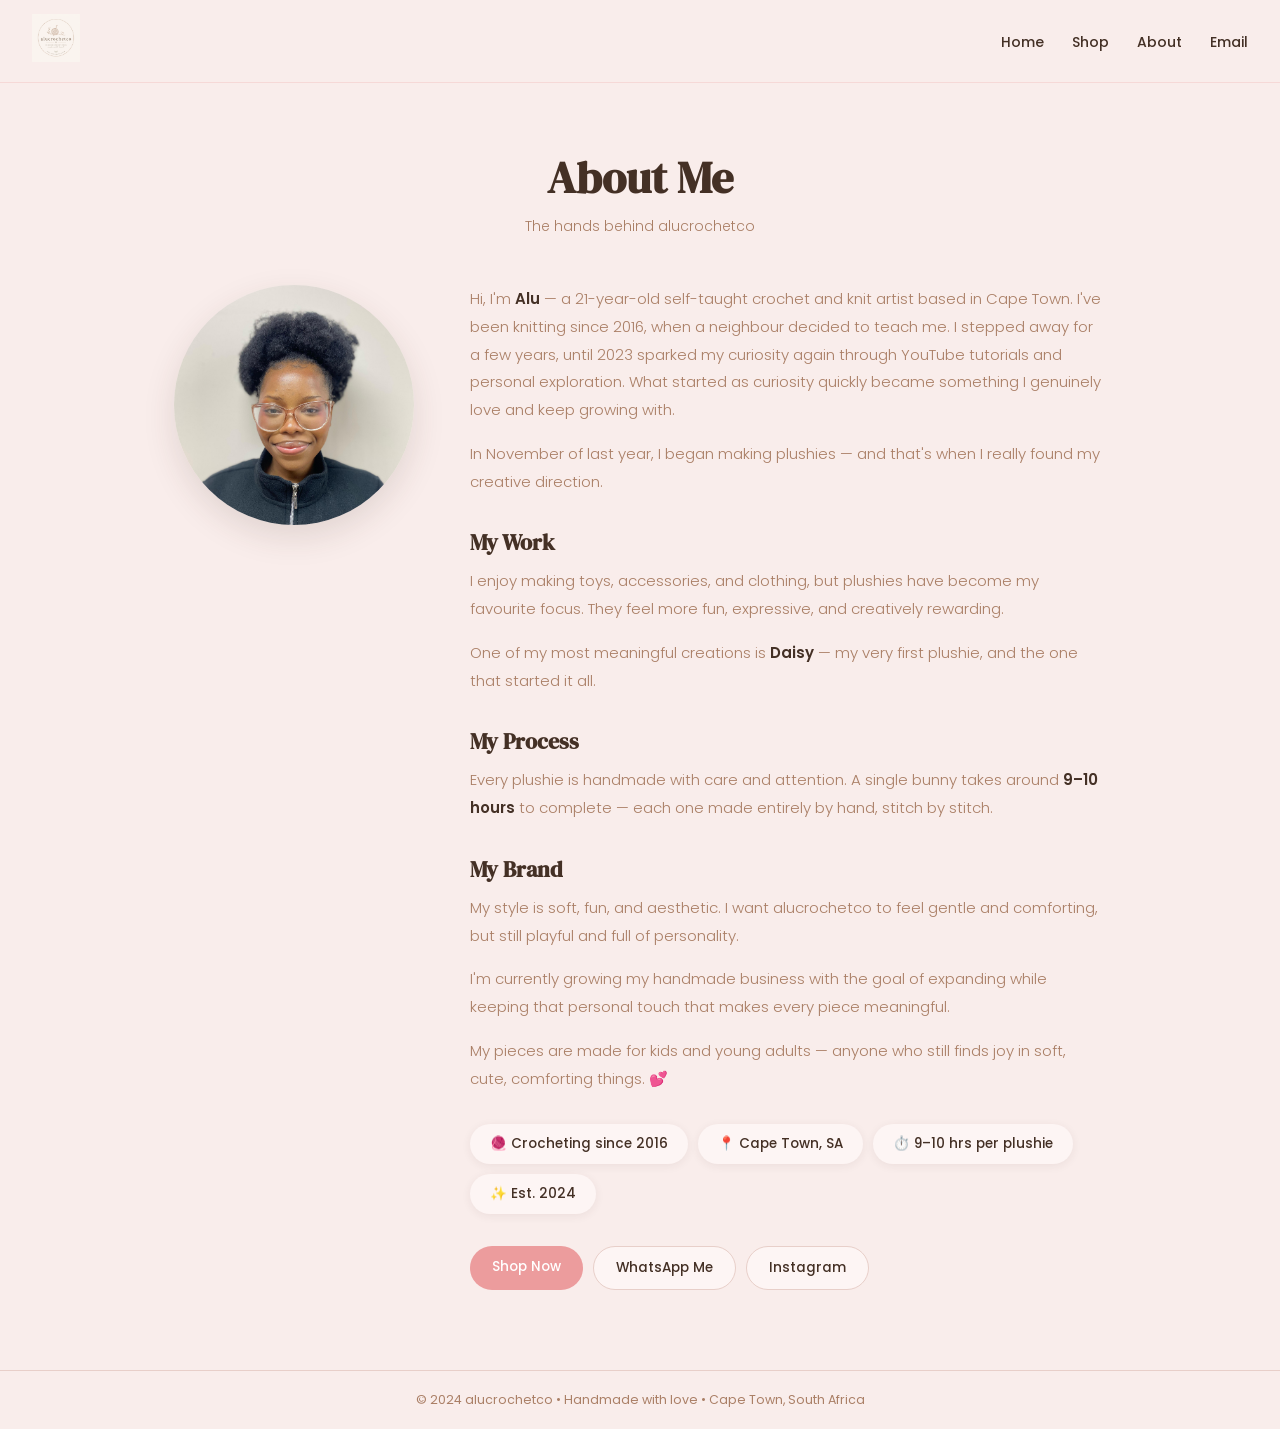
==== about.html @ 53b3fc9d "Refactor about.html styles and content Updated styles and layout for the about page, including adjus" ====
<!DOCTYPE html>
<html lang="en">
<head>
  <meta charset="UTF-8" />
  <meta name="viewport" content="width=device-width, initial-scale=1.0"/>
  <title>About | alucrochetco</title>

  <link href="https://fonts.googleapis.com/css2?family=DM+Serif+Display&family=Poppins:wght@300;400;500;600&display=swap" rel="stylesheet">

  <style>
    *, *::before, *::after { box-sizing: border-box; margin: 0; padding: 0; }

    :root {
      --pink: #EC9C9D;
      --white: #FDF5F4;
      --bg: #F9EDEB;
      --text: #443025;
      --muted: #AA7F66;
    }

    body {
      font-family: 'Poppins', sans-serif;
      background: var(--bg);
      color: var(--text);
      font-size: 15px;
    }

    /* ── HEADER ── */
    header {
      position: sticky;
      top: 0;
      z-index: 100;
      background: rgba(249, 237, 235, 0.92);
      backdrop-filter: blur(10px);
      -webkit-backdrop-filter: blur(10px);
      border-bottom: 1px solid rgba(236, 156, 157, 0.25);
      display: flex;
      align-items: center;
      justify-content: space-between;
      padding: 14px 32px;
    }

    header .logo img {
      height: 48px;
      object-fit: contain;
    }

    header nav a {
      font-size: 14px;
      font-weight: 500;
      color: var(--text);
      text-decoration: none;
      margin-left: 24px;
      transition: color 0.2s;
    }

    header nav a:hover { color: var(--pink); }

    /* ── SECTION TITLE ── */
    .section-title {
      text-align: center;
      padding: 64px 20px 48px;
    }

    .section-title h2 {
      font-family: 'DM Serif Display', serif;
      font-size: clamp(28px, 5vw, 44px);
      color: var(--text);
      margin-bottom: 8px;
    }

    .section-title p {
      color: var(--muted);
      font-size: 14px;
      font-weight: 300;
    }

    /* ── ABOUT LAYOUT ── */
    .about-wrapper {
      display: flex;
      gap: 56px;
      max-width: 980px;
      margin: 0 auto;
      padding: 0 24px 80px;
      align-items: flex-start;
      flex-wrap: wrap;
    }

    /* ── PHOTO ── */
    .about-photo { flex-shrink: 0; }

    .about-photo img {
      width: 240px;
      height: 240px;
      object-fit: cover;
      border-radius: 50%;
      box-shadow: 0 12px 32px rgba(68, 48, 37, 0.13);
      display: block;
      opacity: 0;
      animation: fadeInUp 1s ease forwards, float 4s ease-in-out 1s infinite;
    }

    @keyframes fadeInUp {
      to { opacity: 1; transform: translateY(0); }
    }

    @keyframes float {
      0%, 100% { transform: translateY(0); }
      50%       { transform: translateY(-8px); }
    }

    /* ── TEXT ── */
    .about-text {
      flex: 1;
      min-width: 260px;
    }

    .about-text p {
      font-size: 15px;
      color: var(--muted);
      line-height: 1.85;
      margin-bottom: 16px;
      font-weight: 300;
    }

    .about-text h3 {
      font-family: 'DM Serif Display', serif;
      font-size: 22px;
      color: var(--text);
      margin: 32px 0 10px;
    }

    .about-text strong {
      font-weight: 600;
      color: var(--text);
    }

    /* ── STAT PILLS ── */
    .about-stats {
      display: flex;
      flex-wrap: wrap;
      gap: 10px;
      margin: 32px 0 0;
    }

    .stat-pill {
      background: var(--white);
      border-radius: 999px;
      padding: 10px 20px;
      font-size: 13.5px;
      font-weight: 500;
      color: var(--text);
      box-shadow: 0 2px 10px rgba(68, 48, 37, 0.07);
      display: flex;
      align-items: center;
      gap: 8px;
    }

    /* ── CTA BUTTONS ── */
    .about-cta {
      margin-top: 32px;
      display: flex;
      flex-wrap: wrap;
      gap: 10px;
    }

    .btn {
      display: inline-block;
      background: var(--pink);
      color: #fff;
      font-family: 'Poppins', sans-serif;
      font-size: 13.5px;
      font-weight: 500;
      padding: 11px 22px;
      border-radius: 999px;
      text-decoration: none;
      text-align: center;
      transition: background 0.2s, transform 0.15s;
      border: none;
      cursor: pointer;
    }

    .btn:hover {
      background: #d4787a;
      transform: translateY(-1px);
    }

    .btn.btn-outline {
      background: var(--white);
      color: var(--text);
      border: 1.5px solid #e8cfc9;
    }

    .btn.btn-outline:hover {
      background: var(--pink);
      color: #fff;
      border-color: var(--pink);
    }

    /* ── FOOTER ── */
    footer {
      text-align: center;
      padding: 20px;
      font-size: 12.5px;
      color: var(--muted);
      border-top: 1px solid #e8cfc9;
    }

    /* ── RESPONSIVE ── */
    @media (max-width: 640px) {
      header { padding: 12px 18px; }
      header nav a { margin-left: 14px; font-size: 13px; }
      .about-wrapper {
        flex-direction: column;
        align-items: center;
        gap: 32px;
        padding: 0 16px 64px;
      }
    }
  </style>
</head>

<body>

<header>
  <div class="logo">
    <img src="logo.png" alt="alucrochetco logo">
  </div>
  <nav>
    <a href="index.html">Home</a>
    <a href="shop.html">Shop</a>
    <a href="about.html">About</a>
    <a href="mailto:woodsaloe@gmail.com">Email</a>
  </nav>
</header>

<section>

  <div class="section-title">
    <h2>About Me</h2>
    <p>The hands behind alucrochetco</p>
  </div>

  <div class="about-wrapper">

    <!-- PHOTO -->
    <div class="about-photo">
      <img src="me.jpg" alt="Alu — crochet and knit artist">
    </div>

    <!-- TEXT -->
    <div class="about-text">

      <p>
        Hi, I'm <strong>Alu</strong> — a 21-year-old self-taught crochet and knit artist based in Cape Town.
        I've been knitting since 2016, when a neighbour decided to teach me. I stepped away for a few years,
        until 2023 sparked my curiosity again through YouTube tutorials and personal exploration.
        What started as curiosity quickly became something I genuinely love and keep growing with.
      </p>

      <p>
        In November of last year, I began making plushies — and that's when I really found my creative direction.
      </p>

      <h3>My Work</h3>

      <p>
        I enjoy making toys, accessories, and clothing, but plushies have become my favourite focus.
        They feel more fun, expressive, and creatively rewarding.
      </p>

      <p>
        One of my most meaningful creations is <strong>Daisy</strong> — my very first plushie, and the one that started it all.
      </p>

      <h3>My Process</h3>

      <p>
        Every plushie is handmade with care and attention. A single bunny takes around <strong>9–10 hours</strong> to complete —
        each one made entirely by hand, stitch by stitch.
      </p>

      <h3>My Brand</h3>

      <p>
        My style is soft, fun, and aesthetic. I want alucrochetco to feel gentle and comforting,
        but still playful and full of personality.
      </p>

      <p>
        I'm currently growing my handmade business with the goal of expanding while keeping
        that personal touch that makes every piece meaningful.
      </p>

      <p>
        My pieces are made for kids and young adults — anyone who still finds joy in soft, cute, comforting things. 💕
      </p>

      <!-- STATS -->
      <div class="about-stats">
        <div class="stat-pill">🧶 Crocheting since 2016</div>
        <div class="stat-pill">📍 Cape Town, SA</div>
        <div class="stat-pill">⏱️ 9–10 hrs per plushie</div>
        <div class="stat-pill">✨ Est. 2024</div>
      </div>

      <!-- CTA -->
      <div class="about-cta">
        <a class="btn" href="shop.html">Shop Now</a>
        <a class="btn btn-outline" href="https://wa.me/27692396332">WhatsApp Me</a>
        <a class="btn btn-outline" href="https://instagram.com/alucrochetco">Instagram</a>
      </div>

    </div>

  </div>

</section>

<footer>
  © 2024 alucrochetco • Handmade with love • Cape Town, South Africa
</footer>

</body>
</html>
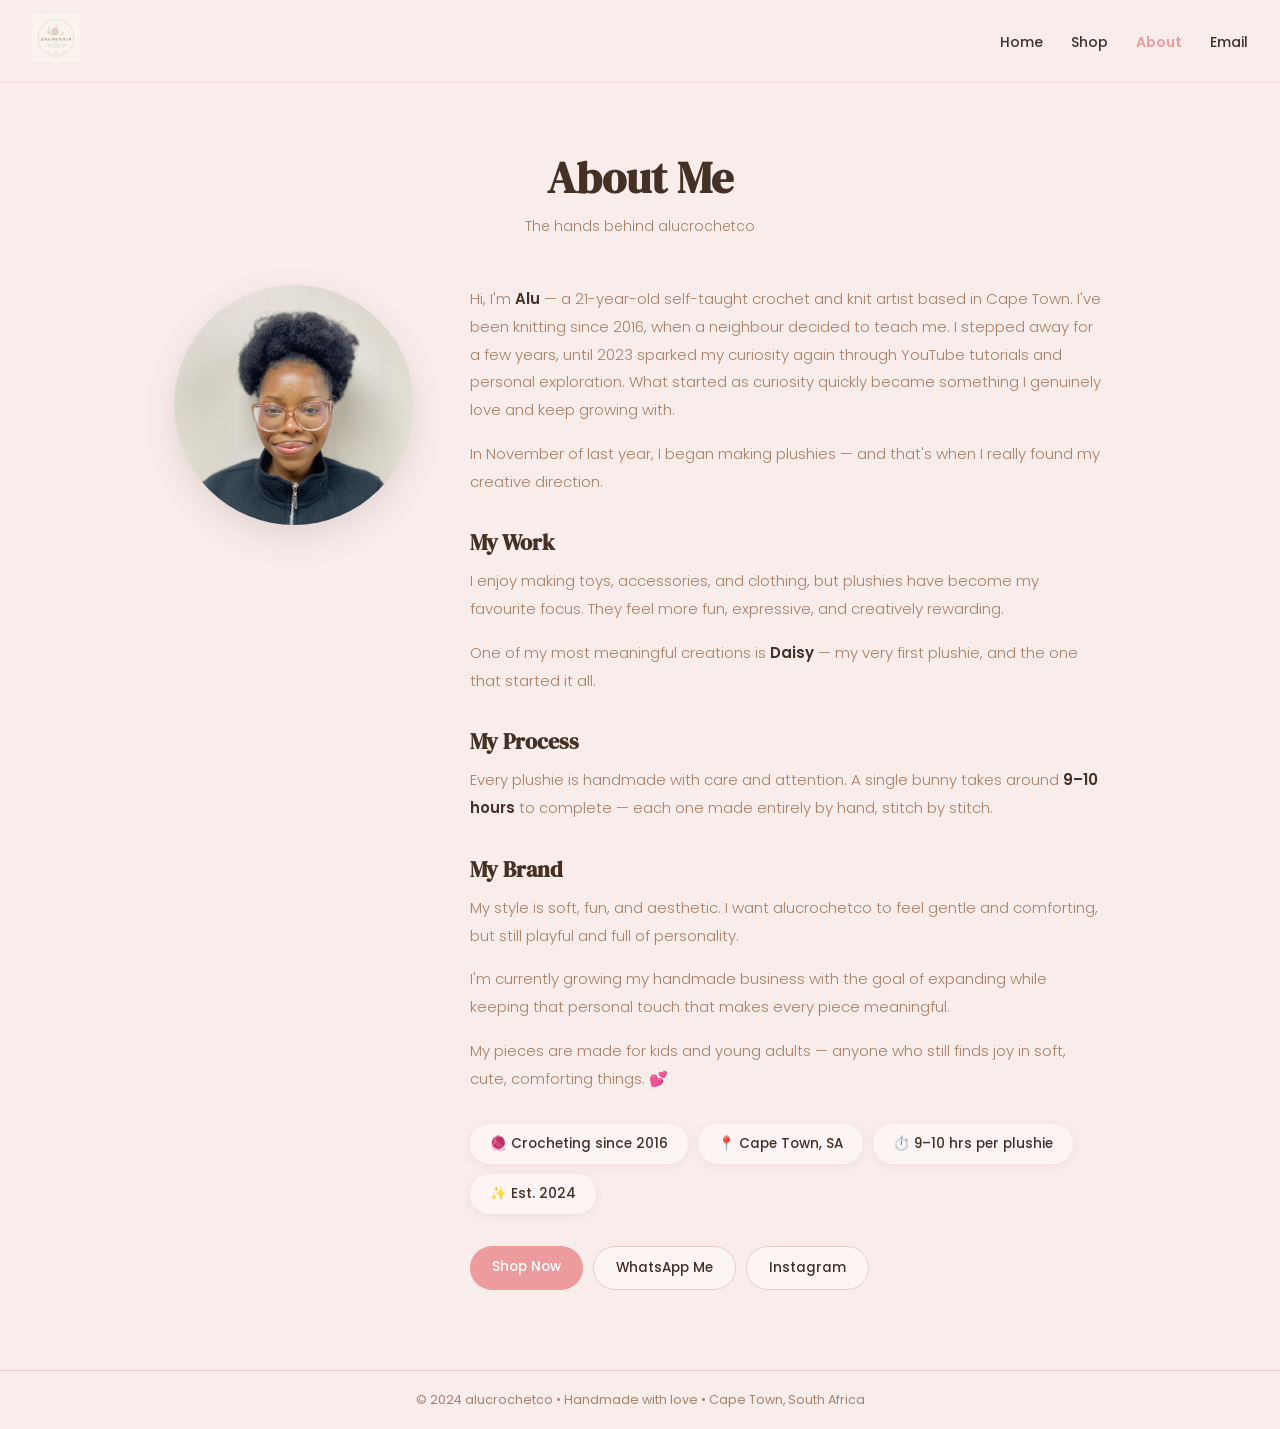
==== commit 58adc756: "Add hamburger menu and navigation overlay" ====
--- a/about.html
+++ b/about.html
@@ -3,7 +3,26 @@
 <head>
   <meta charset="UTF-8" />
   <meta name="viewport" content="width=device-width, initial-scale=1.0"/>
-  <title>About | alucrochetco</title>
+  <title>About | alucrochetco — Handmade Crochet Cape Town</title>
+
+  <!-- SEO -->
+  <meta name="description" content="Meet Alu — a self-taught crochet and knit artist based in Cape Town, South Africa. Making handmade plushies, hats and clothing since 2024.">
+  <meta name="keywords" content="crochet artist Cape Town, handmade crochet South Africa, alucrochetco, crochet plushies maker">
+  <meta name="author" content="alucrochetco">
+
+  <!-- Open Graph -->
+  <meta property="og:type" content="website">
+  <meta property="og:title" content="About Alu | alucrochetco">
+  <meta property="og:description" content="Self-taught crochet and knit artist based in Cape Town. Making soft handmade plushies, hats and clothing with love since 2024.">
+  <meta property="og:image" content="https://aluwoods04-ops.github.io/alucrochet.co/me.jpg">
+  <meta property="og:url" content="https://aluwoods04-ops.github.io/alucrochet.co/about.html">
+  <meta property="og:site_name" content="alucrochetco">
+
+  <!-- WhatsApp / Twitter preview -->
+  <meta name="twitter:card" content="summary_large_image">
+  <meta name="twitter:title" content="About Alu | alucrochetco">
+  <meta name="twitter:description" content="Self-taught crochet artist based in Cape Town, making handmade plushies, hats and clothing since 2024.">
+  <meta name="twitter:image" content="https://aluwoods04-ops.github.io/alucrochet.co/me.jpg">
 
   <link href="https://fonts.googleapis.com/css2?family=DM+Serif+Display&family=Poppins:wght@300;400;500;600&display=swap" rel="stylesheet">
 
@@ -217,6 +236,94 @@
         padding: 0 16px 64px;
       }
     }
+    /* ── HAMBURGER MENU ── */
+    .hamburger {
+      display: none;
+      flex-direction: column;
+      gap: 5px;
+      cursor: pointer;
+      padding: 4px;
+      background: none;
+      border: none;
+      z-index: 200;
+    }
+
+    .hamburger span {
+      display: block;
+      width: 24px;
+      height: 2px;
+      background: var(--text);
+      border-radius: 2px;
+      transition: all 0.3s ease;
+    }
+
+    .hamburger.open span:nth-child(1) { transform: translateY(7px) rotate(45deg); }
+    .hamburger.open span:nth-child(2) { opacity: 0; }
+    .hamburger.open span:nth-child(3) { transform: translateY(-7px) rotate(-45deg); }
+
+    @media (max-width: 640px) {
+      .hamburger { display: flex; }
+
+      header nav {
+        position: fixed;
+        top: 0; right: -100%;
+        width: 70%;
+        max-width: 280px;
+        height: 100vh;
+        background: var(--white);
+        box-shadow: -4px 0 24px rgba(68, 48, 37, 0.12);
+        display: flex;
+        flex-direction: column;
+        align-items: flex-start;
+        justify-content: center;
+        padding: 40px 32px;
+        gap: 8px;
+        transition: right 0.35s cubic-bezier(0.4, 0, 0.2, 1);
+        z-index: 150;
+      }
+
+      header nav.open { right: 0; }
+
+      header nav a {
+        font-size: 20px;
+        margin-left: 0;
+        padding: 10px 0;
+        width: 100%;
+        border-bottom: 1px solid #e8cfc9;
+      }
+
+      header nav a:last-child { border-bottom: none; }
+
+      .nav-overlay {
+        display: none;
+        position: fixed;
+        inset: 0;
+        background: rgba(68, 48, 37, 0.35);
+        z-index: 140;
+        backdrop-filter: blur(2px);
+      }
+
+      .nav-overlay.open { display: block; }
+    }
+
+    /* ── ACTIVE NAV ── */
+    header nav a.active {
+      color: var(--pink);
+      font-weight: 600;
+    }
+
+    /* ── SCROLL ANIMATIONS ── */
+    .fade-in {
+      opacity: 0;
+      transform: translateY(24px);
+      transition: opacity 0.55s ease, transform 0.55s ease;
+    }
+
+    .fade-in.visible {
+      opacity: 1;
+      transform: translateY(0);
+    }
+
   </style>
 </head>
 
@@ -226,6 +333,9 @@
   <div class="logo">
     <img src="logo.png" alt="alucrochetco logo">
   </div>
+  <button class="hamburger" aria-label="Menu">
+    <span></span><span></span><span></span>
+  </button>
   <nav>
     <a href="index.html">Home</a>
     <a href="shop.html">Shop</a>
@@ -233,6 +343,7 @@
     <a href="mailto:woodsaloe@gmail.com">Email</a>
   </nav>
 </header>
+<div class="nav-overlay"></div>
 
 <section>
 
@@ -321,6 +432,55 @@
   © 2024 alucrochetco • Handmade with love • Cape Town, South Africa
 </footer>
 
+<script>
+  // ── ACTIVE NAV ──
+  const currentPage = location.pathname.split("/").pop() || "index.html";
+  document.querySelectorAll("header nav a").forEach(a => {
+    const href = a.getAttribute("href");
+    if (href === currentPage || (currentPage === "" && href === "index.html")) {
+      a.classList.add("active");
+    }
+  });
+
+  // ── HAMBURGER ──
+  const hamburger = document.querySelector(".hamburger");
+  const nav       = document.querySelector("header nav");
+  const overlay   = document.querySelector(".nav-overlay");
+
+  if (hamburger) {
+    hamburger.addEventListener("click", () => {
+      hamburger.classList.toggle("open");
+      nav.classList.toggle("open");
+      overlay.classList.toggle("open");
+    });
+    overlay.addEventListener("click", () => {
+      hamburger.classList.remove("open");
+      nav.classList.remove("open");
+      overlay.classList.remove("open");
+    });
+    nav.querySelectorAll("a").forEach(a => {
+      a.addEventListener("click", () => {
+        hamburger.classList.remove("open");
+        nav.classList.remove("open");
+        overlay.classList.remove("open");
+      });
+    });
+  }
+
+  // ── SCROLL ANIMATIONS ──
+  const observer = new IntersectionObserver((entries) => {
+    entries.forEach((entry, i) => {
+      if (entry.isIntersecting) {
+        setTimeout(() => entry.target.classList.add("visible"), i * 80);
+        observer.unobserve(entry.target);
+      }
+    });
+  }, { threshold: 0.1 });
+
+  document.querySelectorAll(".card, .perk, .stat-pill, .custom-card, .section-title, .about-wrapper").forEach(el => {
+    el.classList.add("fade-in");
+    observer.observe(el);
+  });
+</script>
 </body>
 </html>
- 
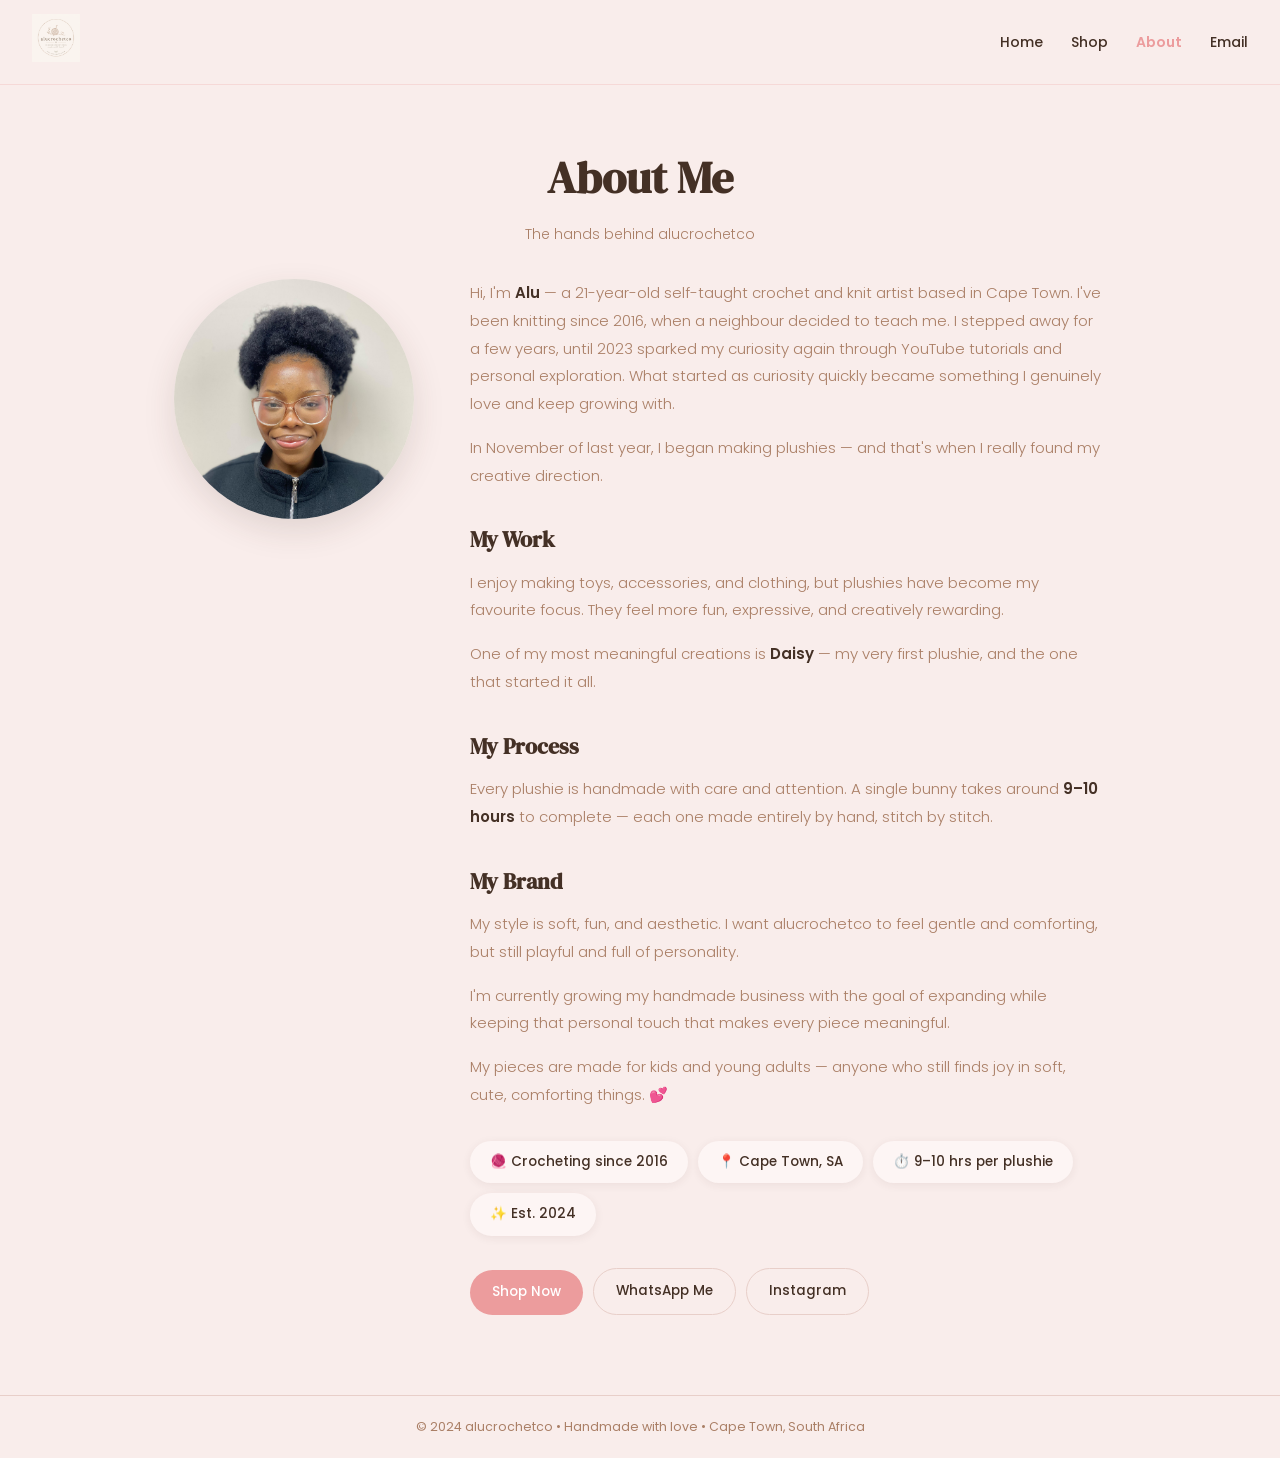
==== commit 7848d206: "Add files via upload" ====
--- a/about.html
+++ b/about.html
@@ -24,307 +24,9 @@
   <meta name="twitter:description" content="Self-taught crochet artist based in Cape Town, making handmade plushies, hats and clothing since 2024.">
   <meta name="twitter:image" content="https://aluwoods04-ops.github.io/alucrochet.co/me.jpg">
 
+  <link rel="stylesheet" href="style.css">
   <link href="https://fonts.googleapis.com/css2?family=DM+Serif+Display&family=Poppins:wght@300;400;500;600&display=swap" rel="stylesheet">
 
-  <style>
-    *, *::before, *::after { box-sizing: border-box; margin: 0; padding: 0; }
-
-    :root {
-      --pink: #EC9C9D;
-      --white: #FDF5F4;
-      --bg: #F9EDEB;
-      --text: #443025;
-      --muted: #AA7F66;
-    }
-
-    body {
-      font-family: 'Poppins', sans-serif;
-      background: var(--bg);
-      color: var(--text);
-      font-size: 15px;
-    }
-
-    /* ── HEADER ── */
-    header {
-      position: sticky;
-      top: 0;
-      z-index: 100;
-      background: rgba(249, 237, 235, 0.92);
-      backdrop-filter: blur(10px);
-      -webkit-backdrop-filter: blur(10px);
-      border-bottom: 1px solid rgba(236, 156, 157, 0.25);
-      display: flex;
-      align-items: center;
-      justify-content: space-between;
-      padding: 14px 32px;
-    }
-
-    header .logo img {
-      height: 48px;
-      object-fit: contain;
-    }
-
-    header nav a {
-      font-size: 14px;
-      font-weight: 500;
-      color: var(--text);
-      text-decoration: none;
-      margin-left: 24px;
-      transition: color 0.2s;
-    }
-
-    header nav a:hover { color: var(--pink); }
-
-    /* ── SECTION TITLE ── */
-    .section-title {
-      text-align: center;
-      padding: 64px 20px 48px;
-    }
-
-    .section-title h2 {
-      font-family: 'DM Serif Display', serif;
-      font-size: clamp(28px, 5vw, 44px);
-      color: var(--text);
-      margin-bottom: 8px;
-    }
-
-    .section-title p {
-      color: var(--muted);
-      font-size: 14px;
-      font-weight: 300;
-    }
-
-    /* ── ABOUT LAYOUT ── */
-    .about-wrapper {
-      display: flex;
-      gap: 56px;
-      max-width: 980px;
-      margin: 0 auto;
-      padding: 0 24px 80px;
-      align-items: flex-start;
-      flex-wrap: wrap;
-    }
-
-    /* ── PHOTO ── */
-    .about-photo { flex-shrink: 0; }
-
-    .about-photo img {
-      width: 240px;
-      height: 240px;
-      object-fit: cover;
-      border-radius: 50%;
-      box-shadow: 0 12px 32px rgba(68, 48, 37, 0.13);
-      display: block;
-      opacity: 0;
-      animation: fadeInUp 1s ease forwards, float 4s ease-in-out 1s infinite;
-    }
-
-    @keyframes fadeInUp {
-      to { opacity: 1; transform: translateY(0); }
-    }
-
-    @keyframes float {
-      0%, 100% { transform: translateY(0); }
-      50%       { transform: translateY(-8px); }
-    }
-
-    /* ── TEXT ── */
-    .about-text {
-      flex: 1;
-      min-width: 260px;
-    }
-
-    .about-text p {
-      font-size: 15px;
-      color: var(--muted);
-      line-height: 1.85;
-      margin-bottom: 16px;
-      font-weight: 300;
-    }
-
-    .about-text h3 {
-      font-family: 'DM Serif Display', serif;
-      font-size: 22px;
-      color: var(--text);
-      margin: 32px 0 10px;
-    }
-
-    .about-text strong {
-      font-weight: 600;
-      color: var(--text);
-    }
-
-    /* ── STAT PILLS ── */
-    .about-stats {
-      display: flex;
-      flex-wrap: wrap;
-      gap: 10px;
-      margin: 32px 0 0;
-    }
-
-    .stat-pill {
-      background: var(--white);
-      border-radius: 999px;
-      padding: 10px 20px;
-      font-size: 13.5px;
-      font-weight: 500;
-      color: var(--text);
-      box-shadow: 0 2px 10px rgba(68, 48, 37, 0.07);
-      display: flex;
-      align-items: center;
-      gap: 8px;
-    }
-
-    /* ── CTA BUTTONS ── */
-    .about-cta {
-      margin-top: 32px;
-      display: flex;
-      flex-wrap: wrap;
-      gap: 10px;
-    }
-
-    .btn {
-      display: inline-block;
-      background: var(--pink);
-      color: #fff;
-      font-family: 'Poppins', sans-serif;
-      font-size: 13.5px;
-      font-weight: 500;
-      padding: 11px 22px;
-      border-radius: 999px;
-      text-decoration: none;
-      text-align: center;
-      transition: background 0.2s, transform 0.15s;
-      border: none;
-      cursor: pointer;
-    }
-
-    .btn:hover {
-      background: #d4787a;
-      transform: translateY(-1px);
-    }
-
-    .btn.btn-outline {
-      background: var(--white);
-      color: var(--text);
-      border: 1.5px solid #e8cfc9;
-    }
-
-    .btn.btn-outline:hover {
-      background: var(--pink);
-      color: #fff;
-      border-color: var(--pink);
-    }
-
-    /* ── FOOTER ── */
-    footer {
-      text-align: center;
-      padding: 20px;
-      font-size: 12.5px;
-      color: var(--muted);
-      border-top: 1px solid #e8cfc9;
-    }
-
-    /* ── RESPONSIVE ── */
-    @media (max-width: 640px) {
-      header { padding: 12px 18px; }
-      header nav a { margin-left: 14px; font-size: 13px; }
-      .about-wrapper {
-        flex-direction: column;
-        align-items: center;
-        gap: 32px;
-        padding: 0 16px 64px;
-      }
-    }
-    /* ── HAMBURGER MENU ── */
-    .hamburger {
-      display: none;
-      flex-direction: column;
-      gap: 5px;
-      cursor: pointer;
-      padding: 4px;
-      background: none;
-      border: none;
-      z-index: 200;
-    }
-
-    .hamburger span {
-      display: block;
-      width: 24px;
-      height: 2px;
-      background: var(--text);
-      border-radius: 2px;
-      transition: all 0.3s ease;
-    }
-
-    .hamburger.open span:nth-child(1) { transform: translateY(7px) rotate(45deg); }
-    .hamburger.open span:nth-child(2) { opacity: 0; }
-    .hamburger.open span:nth-child(3) { transform: translateY(-7px) rotate(-45deg); }
-
-    @media (max-width: 640px) {
-      .hamburger { display: flex; }
-
-      header nav {
-        position: fixed;
-        top: 0; right: -100%;
-        width: 70%;
-        max-width: 280px;
-        height: 100vh;
-        background: var(--white);
-        box-shadow: -4px 0 24px rgba(68, 48, 37, 0.12);
-        display: flex;
-        flex-direction: column;
-        align-items: flex-start;
-        justify-content: center;
-        padding: 40px 32px;
-        gap: 8px;
-        transition: right 0.35s cubic-bezier(0.4, 0, 0.2, 1);
-        z-index: 150;
-      }
-
-      header nav.open { right: 0; }
-
-      header nav a {
-        font-size: 20px;
-        margin-left: 0;
-        padding: 10px 0;
-        width: 100%;
-        border-bottom: 1px solid #e8cfc9;
-      }
-
-      header nav a:last-child { border-bottom: none; }
-
-      .nav-overlay {
-        display: none;
-        position: fixed;
-        inset: 0;
-        background: rgba(68, 48, 37, 0.35);
-        z-index: 140;
-        backdrop-filter: blur(2px);
-      }
-
-      .nav-overlay.open { display: block; }
-    }
-
-    /* ── ACTIVE NAV ── */
-    header nav a.active {
-      color: var(--pink);
-      font-weight: 600;
-    }
-
-    /* ── SCROLL ANIMATIONS ── */
-    .fade-in {
-      opacity: 0;
-      transform: translateY(24px);
-      transition: opacity 0.55s ease, transform 0.55s ease;
-    }
-
-    .fade-in.visible {
-      opacity: 1;
-      transform: translateY(0);
-    }
-
-  </style>
 </head>
 
 <body>
@@ -447,23 +149,27 @@
   const nav       = document.querySelector("header nav");
   const overlay   = document.querySelector(".nav-overlay");
 
+  function openMenu() {
+    hamburger.classList.add("open");
+    nav.classList.add("open");
+    overlay.classList.add("open");
+    document.body.style.overflow = "hidden";
+  }
+
+  function closeMenu() {
+    hamburger.classList.remove("open");
+    nav.classList.remove("open");
+    overlay.classList.remove("open");
+    document.body.style.overflow = "";
+  }
+
   if (hamburger) {
     hamburger.addEventListener("click", () => {
-      hamburger.classList.toggle("open");
-      nav.classList.toggle("open");
-      overlay.classList.toggle("open");
+      nav.classList.contains("open") ? closeMenu() : openMenu();
     });
-    overlay.addEventListener("click", () => {
-      hamburger.classList.remove("open");
-      nav.classList.remove("open");
-      overlay.classList.remove("open");
-    });
+    overlay.addEventListener("click", closeMenu);
     nav.querySelectorAll("a").forEach(a => {
-      a.addEventListener("click", () => {
-        hamburger.classList.remove("open");
-        nav.classList.remove("open");
-        overlay.classList.remove("open");
-      });
+      a.addEventListener("click", closeMenu);
     });
   }
 
--- a/style.css
+++ b/style.css
@@ -0,0 +1,757 @@
+/* =========================
+   alucrochetco — style.css
+   Shared styles for all pages
+========================= */
+
+/* ── RESET ── */
+*, *::before, *::after {
+  box-sizing: border-box;
+  margin: 0;
+  padding: 0;
+}
+
+/* ── PALETTE ── */
+:root {
+  --pink:     #EC9C9D;
+  --sage:     #a8c5a0;
+  --brown:    #8b5e3c;
+  --blue:     #a9cce3;
+  --cream:    #f5ead7;
+  --lavender: #c9b8e8;
+  --black:    #2b2b2b;
+  --white:    #FDF5F4;
+  --bg:       #F9EDEB;
+  --text:     #443025;
+  --muted:    #AA7F66;
+}
+
+/* ── BODY ── */
+body {
+  font-family: 'Poppins', sans-serif;
+  background: var(--bg);
+  color: var(--text);
+  font-size: 15px;
+  overflow-x: hidden;
+  line-height: 1.7;
+}
+
+/* ── HEADER ── */
+header {
+  position: sticky;
+  top: 0;
+  z-index: 100;
+  background: rgba(249, 237, 235, 0.92);
+  backdrop-filter: blur(10px);
+  -webkit-backdrop-filter: blur(10px);
+  border-bottom: 1px solid rgba(236, 156, 157, 0.25);
+  display: flex;
+  align-items: center;
+  justify-content: space-between;
+  padding: 14px 32px;
+}
+
+header .logo img {
+  height: 48px;
+  object-fit: contain;
+}
+
+header nav a {
+  font-size: 14px;
+  font-weight: 500;
+  color: var(--text);
+  text-decoration: none;
+  margin-left: 24px;
+  transition: color 0.2s;
+}
+
+header nav a:hover  { color: var(--pink); }
+header nav a.active { color: var(--pink); font-weight: 600; }
+
+/* ── HAMBURGER ── */
+.hamburger {
+  display: none;
+  flex-direction: column;
+  gap: 5px;
+  cursor: pointer;
+  padding: 4px;
+  background: none;
+  border: none;
+  z-index: 10000;
+}
+
+.hamburger span {
+  display: block;
+  width: 24px;
+  height: 2px;
+  background: var(--text);
+  border-radius: 2px;
+  transition: all 0.3s ease;
+}
+
+.hamburger.open span:nth-child(1) { transform: translateY(7px) rotate(45deg); }
+.hamburger.open span:nth-child(2) { opacity: 0; }
+.hamburger.open span:nth-child(3) { transform: translateY(-7px) rotate(-45deg); }
+
+/* ── NAV OVERLAY ── */
+.nav-overlay {
+  display: none;
+  position: fixed;
+  inset: 0;
+  background: rgba(68, 48, 37, 0.5);
+  z-index: 9998;
+  -webkit-tap-highlight-color: transparent;
+}
+
+.nav-overlay.open { display: block; }
+
+/* ── SECTION TITLE ── */
+.section-title {
+  text-align: center;
+  padding: 56px 20px 32px;
+}
+
+.section-title h2 {
+  font-family: 'DM Serif Display', serif;
+  font-size: clamp(28px, 5vw, 44px);
+  color: var(--text);
+  margin-bottom: 8px;
+}
+
+.section-title p {
+  color: var(--muted);
+  font-size: 14px;
+  font-weight: 300;
+}
+
+/* ── HERO ── */
+.hero {
+  min-height: 88vh;
+  display: flex;
+  align-items: center;
+  justify-content: center;
+  text-align: center;
+  padding: 80px 24px;
+  position: relative;
+  overflow: hidden;
+  background:
+    linear-gradient(rgba(249, 237, 235, 0.72), rgba(249, 237, 235, 0.72)),
+    url('bunny1.jpg') center / cover no-repeat;
+}
+
+.hero::after {
+  content: '';
+  position: absolute;
+  bottom: 0; left: 0; right: 0;
+  height: 120px;
+  background: linear-gradient(transparent, var(--bg));
+  pointer-events: none;
+}
+
+.hero-content {
+  position: relative;
+  z-index: 1;
+  max-width: 620px;
+}
+
+.hero-eyebrow {
+  display: inline-block;
+  font-size: 12px;
+  font-weight: 600;
+  letter-spacing: 0.12em;
+  text-transform: uppercase;
+  color: var(--pink);
+  background: rgba(236, 156, 157, 0.15);
+  border: 1px solid rgba(236, 156, 157, 0.4);
+  border-radius: 999px;
+  padding: 5px 16px;
+  margin-bottom: 20px;
+}
+
+.hero-content h1 {
+  font-family: 'DM Serif Display', serif;
+  font-size: clamp(38px, 7vw, 68px);
+  color: var(--text);
+  line-height: 1.1;
+  margin-bottom: 18px;
+}
+
+.hero-content p {
+  font-size: 16px;
+  font-weight: 300;
+  color: var(--muted);
+  line-height: 1.7;
+  margin-bottom: 32px;
+}
+
+.hero-btns {
+  display: flex;
+  gap: 12px;
+  justify-content: center;
+  flex-wrap: wrap;
+}
+
+/* ── PERKS STRIP ── */
+.perks {
+  display: flex;
+  justify-content: center;
+  flex-wrap: wrap;
+  gap: 12px;
+  padding: 0 24px 64px;
+  max-width: 900px;
+  margin: 0 auto;
+}
+
+.perk {
+  background: var(--white);
+  border-radius: 999px;
+  padding: 11px 24px;
+  font-size: 13.5px;
+  font-weight: 500;
+  color: var(--text);
+  box-shadow: 0 2px 10px rgba(0,0,0,0.06);
+  display: flex;
+  align-items: center;
+  gap: 8px;
+}
+
+/* ── PRODUCTS GRID ── */
+.products {
+  display: grid;
+  grid-template-columns: repeat(auto-fill, minmax(min(280px, 100%), 1fr));
+  gap: 28px;
+  max-width: 1100px;
+  margin: 0 auto;
+  padding: 0 24px 60px;
+}
+
+.card.hidden { display: none; }
+
+/* ── CARD ── */
+.card {
+  background: var(--white);
+  border-radius: 18px;
+  overflow: hidden;
+  box-shadow: 0 2px 12px rgba(68, 48, 37, 0.07);
+  transition: transform 0.25s ease, box-shadow 0.25s ease;
+  display: flex;
+  flex-direction: column;
+}
+
+.card:hover {
+  transform: translateY(-4px);
+  box-shadow: 0 8px 28px rgba(68, 48, 37, 0.13);
+}
+
+.card > img {
+  width: 100%;
+  aspect-ratio: 1 / 1;
+  object-fit: cover;
+  display: block;
+}
+
+/* ── GALLERY ── */
+.gallery-wrapper {
+  position: relative;
+  overflow: hidden;
+  aspect-ratio: 1 / 1;
+  background: #f0e0dc;
+  flex-shrink: 0;
+}
+
+.gallery-swipe {
+  display: flex;
+  height: 100%;
+  transition: transform 0.22s cubic-bezier(0.25, 0.46, 0.45, 0.94);
+  will-change: transform;
+  transform: translateZ(0);
+}
+
+.gallery-swipe img {
+  min-width: 100%;
+  width: 100%;
+  height: 100%;
+  object-fit: cover;
+  flex-shrink: 0;
+  display: block;
+  pointer-events: none;
+  user-select: none;
+}
+
+.gallery-arrow {
+  position: absolute;
+  top: 50%;
+  transform: translateY(-50%);
+  background: rgba(255,255,255,0.75);
+  border: none;
+  border-radius: 50%;
+  width: 32px;
+  height: 32px;
+  display: flex;
+  align-items: center;
+  justify-content: center;
+  cursor: pointer;
+  font-size: 15px;
+  color: var(--text);
+  box-shadow: 0 1px 6px rgba(0,0,0,0.15);
+  transition: background 0.2s, opacity 0.2s;
+  z-index: 2;
+  opacity: 0;
+}
+
+.gallery-wrapper:hover .gallery-arrow { opacity: 1; }
+.gallery-arrow:hover  { background: #fff; }
+.gallery-arrow.prev   { left: 10px; }
+.gallery-arrow.next   { right: 10px; }
+
+.dots {
+  position: absolute;
+  bottom: 10px;
+  left: 50%;
+  transform: translateX(-50%);
+  display: flex;
+  gap: 6px;
+  z-index: 2;
+}
+
+.dots span {
+  width: 7px;
+  height: 7px;
+  border-radius: 50%;
+  background: rgba(255,255,255,0.55);
+  cursor: pointer;
+  transition: background 0.2s, transform 0.2s;
+  display: block;
+}
+
+.dots span.active {
+  background: #fff;
+  transform: scale(1.25);
+}
+
+/* ── CARD CONTENT ── */
+.card-content {
+  padding: 18px 20px 22px;
+  display: flex;
+  flex-direction: column;
+  gap: 10px;
+  flex: 1;
+}
+
+.card-content h3 {
+  font-family: 'DM Serif Display', serif;
+  font-size: 19px;
+  color: var(--text);
+  line-height: 1.3;
+}
+
+.card-content p {
+  font-size: 13.5px;
+  color: var(--muted);
+  line-height: 1.6;
+}
+
+.card-content p strong {
+  font-size: 16px;
+  color: var(--text);
+  font-weight: 600;
+}
+
+.color-label {
+  font-size: 12px;
+  font-weight: 500;
+  color: var(--text);
+  margin-bottom: -4px;
+}
+
+/* ── COLOR SWATCHES ── */
+.color-options {
+  display: flex;
+  flex-wrap: wrap;
+  gap: 8px;
+}
+
+.color {
+  width: 20px;
+  height: 20px;
+  border-radius: 50%;
+  display: inline-block;
+  border: 2px solid transparent;
+  cursor: pointer;
+  transition: transform 0.15s, box-shadow 0.15s;
+}
+
+.color:hover { transform: scale(1.15); }
+
+.color.selected {
+  box-shadow: 0 0 0 2.5px var(--white), 0 0 0 4.5px var(--text);
+  transform: scale(1.15);
+}
+
+.color.pink     { background: #f2a7c3; }
+.color.sage     { background: #a8c5a0; }
+.color.brown    { background: #8b5e3c; }
+.color.blue     { background: #a9cce3; }
+.color.cream    { background: #f5ead7; border-color: #ddd; }
+.color.lavender { background: #c9b8e8; }
+.color.black    { background: #2b2b2b; }
+.color.white    { background: #ffffff; border-color: #ccc; }
+.color.green    { background: #8bc49a; }
+
+/* ── BUTTON ── */
+.btn {
+  display: inline-block;
+  background: var(--pink);
+  color: #fff;
+  font-family: 'Poppins', sans-serif;
+  font-size: 13.5px;
+  font-weight: 500;
+  padding: 11px 22px;
+  border-radius: 999px;
+  text-decoration: none;
+  text-align: center;
+  margin-top: auto;
+  transition: background 0.2s, transform 0.15s;
+  border: none;
+  cursor: pointer;
+}
+
+.btn:hover {
+  background: #d4787a;
+  transform: translateY(-1px);
+}
+
+.btn.btn-outline {
+  background: transparent;
+  color: var(--text);
+  border: 1.5px solid #e8cfc9;
+  margin-top: 0;
+}
+
+.btn.btn-outline:hover {
+  background: var(--pink);
+  color: #fff;
+  border-color: var(--pink);
+}
+
+/* ── FILTER BAR ── */
+.filter-bar {
+  display: flex;
+  justify-content: center;
+  flex-wrap: wrap;
+  gap: 10px;
+  padding: 0 20px 36px;
+}
+
+.filter-btn {
+  background: var(--white);
+  border: 1.5px solid #e8cfc9;
+  color: var(--muted);
+  font-family: 'Poppins', sans-serif;
+  font-size: 13px;
+  font-weight: 500;
+  padding: 8px 20px;
+  border-radius: 999px;
+  cursor: pointer;
+  transition: all 0.2s ease;
+}
+
+.filter-btn:hover  { border-color: var(--pink); color: var(--text); }
+.filter-btn.active { background: var(--pink); border-color: var(--pink); color: #fff; }
+
+/* ── CUSTOM ORDER BANNER ── */
+.custom-banner {
+  display: flex;
+  align-items: center;
+  justify-content: center;
+  gap: 12px;
+  background: var(--white);
+  border: 1.5px dashed #e8cfc9;
+  border-radius: 14px;
+  padding: 14px 24px;
+  margin: 0 auto 28px;
+  max-width: 1100px;
+  text-decoration: none;
+  color: var(--text);
+  font-size: 14px;
+  font-weight: 500;
+  transition: background 0.2s, border-color 0.2s;
+}
+
+.custom-banner:hover { background: #fdf0ee; border-color: var(--pink); }
+
+.custom-banner-arrow {
+  font-size: 18px;
+  color: var(--pink);
+  transition: transform 0.2s;
+}
+
+.custom-banner:hover .custom-banner-arrow { transform: translateX(4px); }
+
+/* ── BACK TO TOP ── */
+.back-to-top {
+  position: fixed;
+  bottom: 28px;
+  right: 20px;
+  width: 44px;
+  height: 44px;
+  background: var(--pink);
+  color: #fff;
+  border: none;
+  border-radius: 50%;
+  font-size: 20px;
+  cursor: pointer;
+  box-shadow: 0 4px 14px rgba(68, 48, 37, 0.2);
+  display: flex;
+  align-items: center;
+  justify-content: center;
+  opacity: 0;
+  pointer-events: none;
+  transition: opacity 0.3s, transform 0.3s;
+  z-index: 500;
+}
+
+.back-to-top.visible { opacity: 1; pointer-events: auto; }
+.back-to-top:hover   { background: #d4787a; transform: translateY(-2px); }
+
+/* ── CONTACT ── */
+.contact-links {
+  text-align: center;
+  max-width: 700px;
+  margin: 0 auto;
+  padding: 0 20px 60px;
+  display: flex;
+  flex-wrap: wrap;
+  gap: 12px;
+  justify-content: center;
+}
+
+.contact-links .btn {
+  background: var(--white);
+  color: var(--text);
+  border: 1.5px solid #e8cfc9;
+  margin-top: 0;
+}
+
+.contact-links .btn:hover { background: var(--pink); color: #fff; border-color: var(--pink); }
+
+.contact-info {
+  text-align: center;
+  font-size: 13.5px;
+  color: var(--muted);
+  line-height: 2.2;
+  padding-bottom: 56px;
+}
+
+/* ── ABOUT ── */
+.about-wrapper {
+  display: flex;
+  gap: 56px;
+  max-width: 980px;
+  margin: 0 auto;
+  padding: 0 24px 80px;
+  align-items: flex-start;
+  flex-wrap: wrap;
+}
+
+.about-photo { flex-shrink: 0; }
+
+.about-photo img {
+  width: 240px;
+  height: 240px;
+  object-fit: cover;
+  border-radius: 50%;
+  box-shadow: 0 12px 32px rgba(68, 48, 37, 0.13);
+  display: block;
+  opacity: 0;
+  animation: fadeInUp 1s ease forwards, float 4s ease-in-out 1s infinite;
+}
+
+.about-text { flex: 1; min-width: 260px; }
+
+.about-text p {
+  font-size: 15px;
+  color: var(--muted);
+  line-height: 1.85;
+  margin-bottom: 16px;
+  font-weight: 300;
+}
+
+.about-text h3 {
+  font-family: 'DM Serif Display', serif;
+  font-size: 22px;
+  color: var(--text);
+  margin: 32px 0 10px;
+}
+
+.about-text strong { font-weight: 600; color: var(--text); }
+
+.about-stats {
+  display: flex;
+  flex-wrap: wrap;
+  gap: 10px;
+  margin: 32px 0 0;
+}
+
+.stat-pill {
+  background: var(--white);
+  border-radius: 999px;
+  padding: 10px 20px;
+  font-size: 13.5px;
+  font-weight: 500;
+  color: var(--text);
+  box-shadow: 0 2px 10px rgba(68, 48, 37, 0.07);
+  display: flex;
+  align-items: center;
+  gap: 8px;
+}
+
+.about-cta {
+  margin-top: 32px;
+  display: flex;
+  flex-wrap: wrap;
+  gap: 10px;
+}
+
+/* ── CONTACT PAGE ── */
+.contact-wrapper {
+  max-width: 680px;
+  margin: 0 auto;
+  padding: 0 24px 80px;
+  display: flex;
+  flex-direction: column;
+  align-items: center;
+  gap: 40px;
+}
+
+.contact-intro {
+  font-size: 15px;
+  font-weight: 300;
+  color: var(--muted);
+  text-align: center;
+  line-height: 1.8;
+}
+
+.custom-card {
+  background: var(--white);
+  border-radius: 18px;
+  box-shadow: 0 2px 12px rgba(68, 48, 37, 0.07);
+  padding: 32px 36px;
+  width: 100%;
+  text-align: center;
+}
+
+.custom-card h3 {
+  font-family: 'DM Serif Display', serif;
+  font-size: 24px;
+  color: var(--text);
+  margin-bottom: 12px;
+}
+
+.custom-card p {
+  font-size: 14px;
+  color: var(--muted);
+  font-weight: 300;
+  line-height: 1.7;
+  margin-bottom: 20px;
+}
+
+.custom-items {
+  display: flex;
+  flex-wrap: wrap;
+  justify-content: center;
+  gap: 10px;
+  margin-bottom: 24px;
+}
+
+.custom-item {
+  background: var(--bg);
+  border: 1.5px solid #e8cfc9;
+  border-radius: 999px;
+  padding: 7px 18px;
+  font-size: 13px;
+  font-weight: 500;
+  color: var(--text);
+}
+
+.info-strip {
+  font-size: 13.5px;
+  color: var(--muted);
+  text-align: center;
+  line-height: 2.2;
+}
+
+/* ── SCROLL ANIMATIONS ── */
+.fade-in {
+  opacity: 0;
+  transform: translateY(24px);
+  transition: opacity 0.55s ease, transform 0.55s ease;
+}
+
+.fade-in.visible {
+  opacity: 1;
+  transform: translateY(0);
+}
+
+/* ── ANIMATIONS ── */
+@keyframes fadeInUp {
+  to { opacity: 1; transform: translateY(0); }
+}
+
+@keyframes float {
+  0%, 100% { transform: translateY(0); }
+  50%       { transform: translateY(-8px); }
+}
+
+/* ── FOOTER ── */
+footer {
+  text-align: center;
+  padding: 20px;
+  font-size: 12.5px;
+  color: var(--muted);
+  border-top: 1px solid #e8cfc9;
+}
+
+/* ── RESPONSIVE ── */
+@media (max-width: 640px) {
+  .hamburger { display: flex; }
+
+  header nav {
+    position: fixed;
+    top: 0; left: -100%;
+    width: 75%;
+    max-width: 300px;
+    height: 100vh;
+    background: var(--white);
+    box-shadow: 4px 0 24px rgba(68, 48, 37, 0.15);
+    display: flex;
+    flex-direction: column;
+    align-items: flex-start;
+    justify-content: center;
+    padding: 40px 32px;
+    gap: 8px;
+    transition: left 0.35s cubic-bezier(0.4, 0, 0.2, 1);
+    z-index: 9999;
+  }
+
+  header nav.open { left: 0; }
+
+  header nav a {
+    font-size: 20px;
+    margin-left: 0;
+    padding: 10px 0;
+    width: 100%;
+    border-bottom: 1px solid #e8cfc9;
+  }
+
+  header nav a:last-child { border-bottom: none; }
+}
+
+@media (max-width: 600px) {
+  header { padding: 12px 16px; }
+  .products { gap: 14px; padding: 0 12px 48px; }
+  .section-title { padding: 36px 16px 24px; }
+  .filter-bar { padding: 0 12px 24px; }
+  .hero { min-height: 70vh; }
+  .about-wrapper { flex-direction: column; align-items: center; gap: 32px; padding: 0 16px 64px; }
+  .custom-card { padding: 24px 20px; }
+}
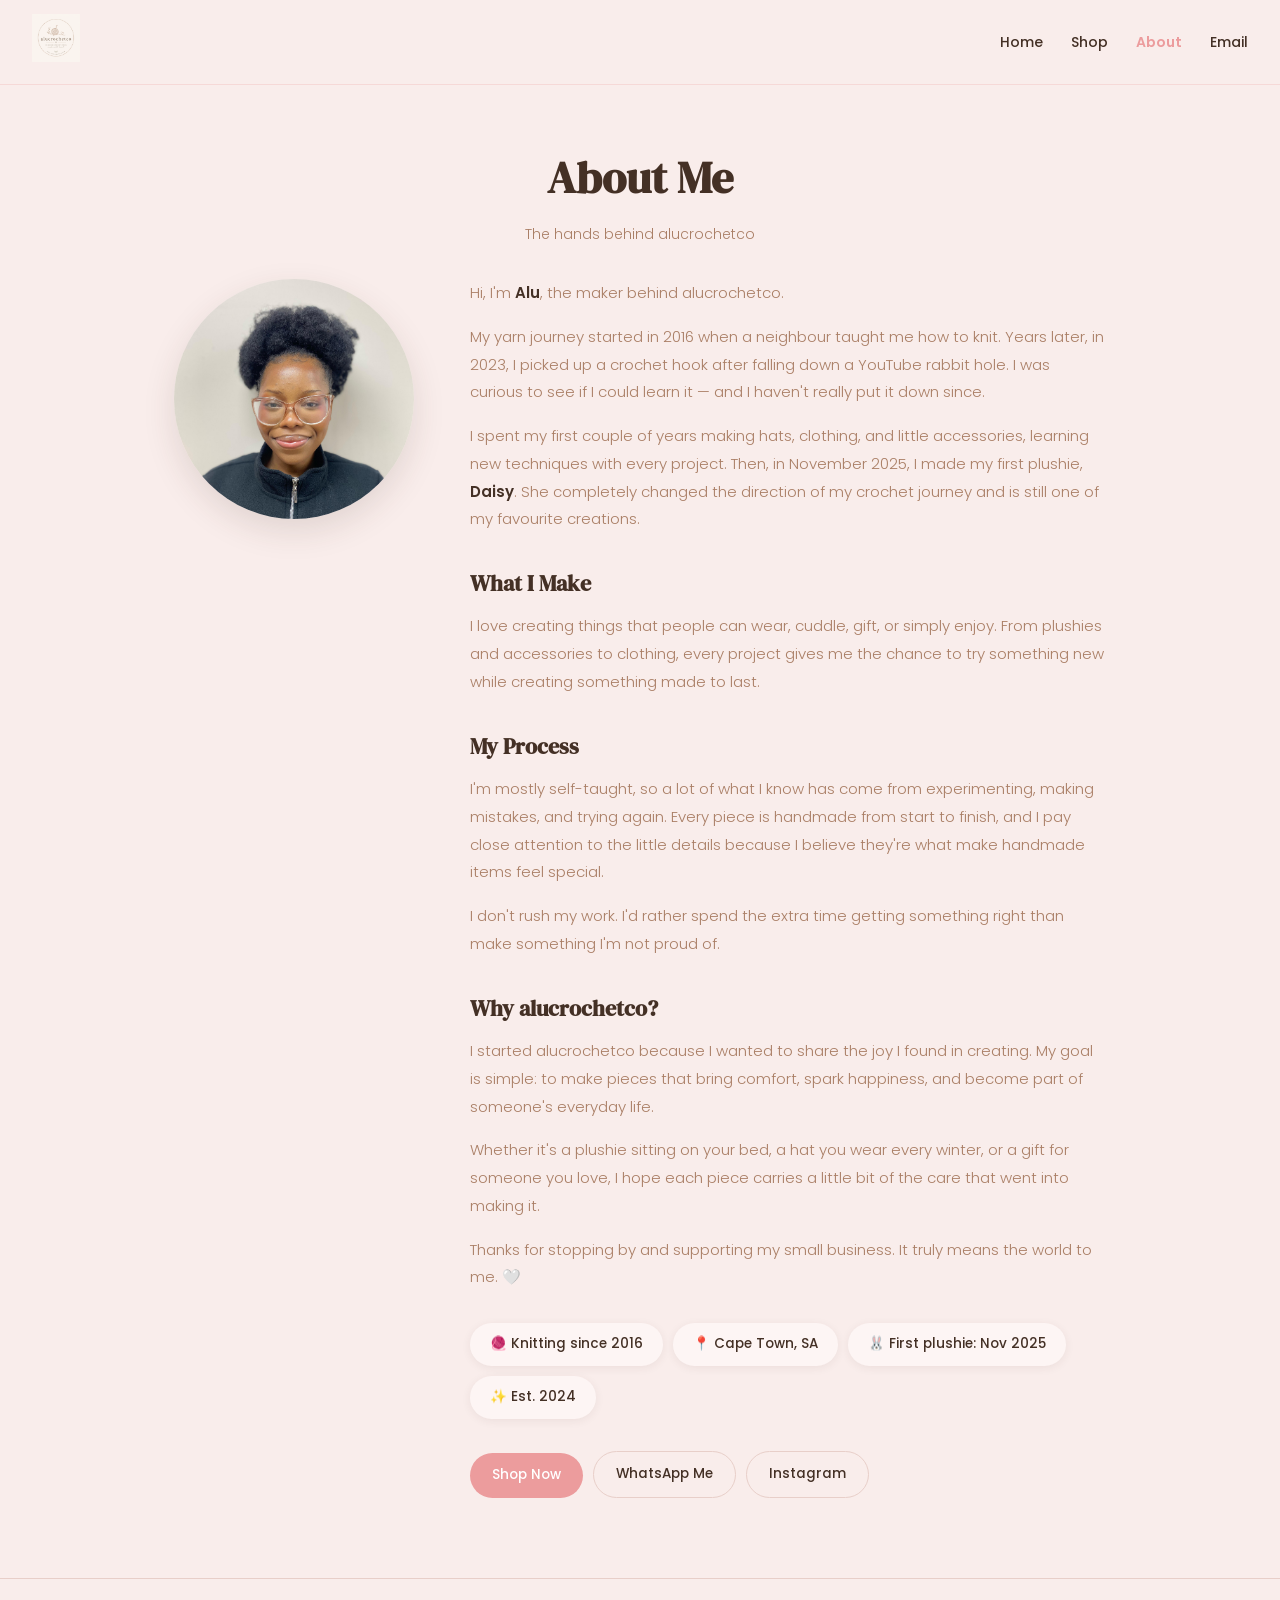
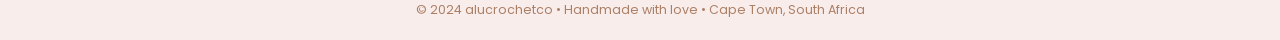
==== commit 307b4da4: "Add files via upload" ====
--- a/about.html
+++ b/about.html
@@ -6,7 +6,7 @@
   <title>About | alucrochetco — Handmade Crochet Cape Town</title>
 
   <!-- SEO -->
-  <meta name="description" content="Meet Alu — a self-taught crochet and knit artist based in Cape Town, South Africa. Making handmade plushies, hats and clothing since 2024.">
+  <meta name="description" content="Meet Alu, the maker behind alucrochetco. Self-taught crochet artist based in Cape Town, making handmade plushies, hats and clothing. First plushie made November 2025.">
   <meta name="keywords" content="crochet artist Cape Town, handmade crochet South Africa, alucrochetco, crochet plushies maker">
   <meta name="author" content="alucrochetco">
 
@@ -35,9 +35,6 @@
   <div class="logo">
     <img src="logo.png" alt="alucrochetco logo">
   </div>
-  <button class="hamburger" aria-label="Menu">
-    <span></span><span></span><span></span>
-  </button>
   <nav>
     <a href="index.html">Home</a>
     <a href="shop.html">Shop</a>
@@ -45,7 +42,6 @@
     <a href="mailto:woodsaloe@gmail.com">Email</a>
   </nav>
 </header>
-<div class="nav-overlay"></div>
 
 <section>
 
@@ -65,55 +61,63 @@
     <div class="about-text">
 
       <p>
-        Hi, I'm <strong>Alu</strong> — a 21-year-old self-taught crochet and knit artist based in Cape Town.
-        I've been knitting since 2016, when a neighbour decided to teach me. I stepped away for a few years,
-        until 2023 sparked my curiosity again through YouTube tutorials and personal exploration.
-        What started as curiosity quickly became something I genuinely love and keep growing with.
+        Hi, I'm <strong>Alu</strong>, the maker behind alucrochetco.
       </p>
 
       <p>
-        In November of last year, I began making plushies — and that's when I really found my creative direction.
-      </p>
-
-      <h3>My Work</h3>
-
-      <p>
-        I enjoy making toys, accessories, and clothing, but plushies have become my favourite focus.
-        They feel more fun, expressive, and creatively rewarding.
+        My yarn journey started in 2016 when a neighbour taught me how to knit. Years later, in 2023,
+        I picked up a crochet hook after falling down a YouTube rabbit hole. I was curious to see if I
+        could learn it — and I haven't really put it down since.
       </p>
 
       <p>
-        One of my most meaningful creations is <strong>Daisy</strong> — my very first plushie, and the one that started it all.
+        I spent my first couple of years making hats, clothing, and little accessories, learning new
+        techniques with every project. Then, in November 2025, I made my first plushie, <strong>Daisy</strong>.
+        She completely changed the direction of my crochet journey and is still one of my favourite creations.
+      </p>
+
+      <h3>What I Make</h3>
+
+      <p>
+        I love creating things that people can wear, cuddle, gift, or simply enjoy. From plushies and
+        accessories to clothing, every project gives me the chance to try something new while creating
+        something made to last.
       </p>
 
       <h3>My Process</h3>
 
       <p>
-        Every plushie is handmade with care and attention. A single bunny takes around <strong>9–10 hours</strong> to complete —
-        each one made entirely by hand, stitch by stitch.
-      </p>
-
-      <h3>My Brand</h3>
-
-      <p>
-        My style is soft, fun, and aesthetic. I want alucrochetco to feel gentle and comforting,
-        but still playful and full of personality.
+        I'm mostly self-taught, so a lot of what I know has come from experimenting, making mistakes,
+        and trying again. Every piece is handmade from start to finish, and I pay close attention to
+        the little details because I believe they're what make handmade items feel special.
       </p>
 
       <p>
-        I'm currently growing my handmade business with the goal of expanding while keeping
-        that personal touch that makes every piece meaningful.
+        I don't rush my work. I'd rather spend the extra time getting something right than make
+        something I'm not proud of.
+      </p>
+
+      <h3>Why alucrochetco?</h3>
+
+      <p>
+        I started alucrochetco because I wanted to share the joy I found in creating. My goal is simple:
+        to make pieces that bring comfort, spark happiness, and become part of someone's everyday life.
       </p>
 
       <p>
-        My pieces are made for kids and young adults — anyone who still finds joy in soft, cute, comforting things. 💕
+        Whether it's a plushie sitting on your bed, a hat you wear every winter, or a gift for someone
+        you love, I hope each piece carries a little bit of the care that went into making it.
+      </p>
+
+      <p>
+        Thanks for stopping by and supporting my small business. It truly means the world to me. 🤍
       </p>
 
       <!-- STATS -->
       <div class="about-stats">
-        <div class="stat-pill">🧶 Crocheting since 2016</div>
+        <div class="stat-pill">🧶 Knitting since 2016</div>
         <div class="stat-pill">📍 Cape Town, SA</div>
-        <div class="stat-pill">⏱️ 9–10 hrs per plushie</div>
+        <div class="stat-pill">🐰 First plushie: Nov 2025</div>
         <div class="stat-pill">✨ Est. 2024</div>
       </div>
 
@@ -134,57 +138,26 @@
   © 2024 alucrochetco • Handmade with love • Cape Town, South Africa
 </footer>
 
+
 <script>
-  // ── ACTIVE NAV ──
-  const currentPage = location.pathname.split("/").pop() || "index.html";
-  document.querySelectorAll("header nav a").forEach(a => {
-    const href = a.getAttribute("href");
-    if (href === currentPage || (currentPage === "" && href === "index.html")) {
-      a.classList.add("active");
-    }
+  // ── ACTIVE NAV ───────────────────────────────────────────────
+  const currentPage = location.pathname.split('/').pop() || 'index.html';
+  document.querySelectorAll('header nav a').forEach(a => {
+    if (a.getAttribute('href') === currentPage) a.classList.add('active');
   });
 
-  // ── HAMBURGER ──
-  const hamburger = document.querySelector(".hamburger");
-  const nav       = document.querySelector("header nav");
-  const overlay   = document.querySelector(".nav-overlay");
-
-  function openMenu() {
-    hamburger.classList.add("open");
-    nav.classList.add("open");
-    overlay.classList.add("open");
-    document.body.style.overflow = "hidden";
-  }
-
-  function closeMenu() {
-    hamburger.classList.remove("open");
-    nav.classList.remove("open");
-    overlay.classList.remove("open");
-    document.body.style.overflow = "";
-  }
-
-  if (hamburger) {
-    hamburger.addEventListener("click", () => {
-      nav.classList.contains("open") ? closeMenu() : openMenu();
-    });
-    overlay.addEventListener("click", closeMenu);
-    nav.querySelectorAll("a").forEach(a => {
-      a.addEventListener("click", closeMenu);
-    });
-  }
-
-  // ── SCROLL ANIMATIONS ──
+  // ── SCROLL ANIMATIONS ────────────────────────────────────────
   const observer = new IntersectionObserver((entries) => {
     entries.forEach((entry, i) => {
       if (entry.isIntersecting) {
-        setTimeout(() => entry.target.classList.add("visible"), i * 80);
+        setTimeout(() => entry.target.classList.add('visible'), i * 80);
         observer.unobserve(entry.target);
       }
     });
   }, { threshold: 0.1 });
 
-  document.querySelectorAll(".card, .perk, .stat-pill, .custom-card, .section-title, .about-wrapper").forEach(el => {
-    el.classList.add("fade-in");
+  document.querySelectorAll('.card, .perk, .stat-pill, .custom-card, .section-title, .about-wrapper').forEach(el => {
+    el.classList.add('fade-in');
     observer.observe(el);
   });
 </script>
--- a/style.css
+++ b/style.css
@@ -67,42 +67,7 @@
 header nav a:hover  { color: var(--pink); }
 header nav a.active { color: var(--pink); font-weight: 600; }
 
-/* ── HAMBURGER ── */
-.hamburger {
-  display: none;
-  flex-direction: column;
-  gap: 5px;
-  cursor: pointer;
-  padding: 4px;
-  background: none;
-  border: none;
-  z-index: 10000;
-}
-
-.hamburger span {
-  display: block;
-  width: 24px;
-  height: 2px;
-  background: var(--text);
-  border-radius: 2px;
-  transition: all 0.3s ease;
-}
-
-.hamburger.open span:nth-child(1) { transform: translateY(7px) rotate(45deg); }
-.hamburger.open span:nth-child(2) { opacity: 0; }
-.hamburger.open span:nth-child(3) { transform: translateY(-7px) rotate(-45deg); }
-
-/* ── NAV OVERLAY ── */
-.nav-overlay {
-  display: none;
-  position: fixed;
-  inset: 0;
-  background: rgba(68, 48, 37, 0.5);
-  z-index: 9998;
-  -webkit-tap-highlight-color: transparent;
-}
-
-.nav-overlay.open { display: block; }
+
 
 /* ── SECTION TITLE ── */
 .section-title {
@@ -387,15 +352,18 @@
   transform: scale(1.15);
 }
 
-.color.pink     { background: #f2a7c3; }
-.color.sage     { background: #a8c5a0; }
-.color.brown    { background: #8b5e3c; }
-.color.blue     { background: #a9cce3; }
-.color.cream    { background: #f5ead7; border-color: #ddd; }
-.color.lavender { background: #c9b8e8; }
-.color.black    { background: #2b2b2b; }
-.color.white    { background: #ffffff; border-color: #ccc; }
-.color.green    { background: #8bc49a; }
+/* New colour palette */
+.color.c-cream      { background: #F5EAD7; border-color: #ddd; }
+.color.c-grey       { background: #C4C4C4; }
+.color.c-black      { background: #2b2b2b; }
+.color.c-cherry     { background: #C0392B; }
+.color.c-hotpink    { background: #FF69B4; }
+.color.c-lilac      { background: #C8A2C8; }
+.color.c-babyblue   { background: #A9CCE3; }
+.color.c-emerald    { background: #2ECC71; }
+.color.c-mustard    { background: #E3A020; }
+.color.c-tangerine  { background: #F28500; }
+.color.c-white      { background: #FFFFFF; border-color: #ccc; }
 
 /* ── BUTTON ── */
 .btn {
@@ -680,6 +648,147 @@
   line-height: 2.2;
 }
 
+/* ── CAT BEANIE VARIANT PICKER ── */
+.variant-picker {
+  display: flex;
+  flex-direction: column;
+  gap: 8px;
+  margin: 4px 0;
+}
+
+.variant-btn {
+  background: var(--bg);
+  border: 1.5px solid #e8cfc9;
+  border-radius: 12px;
+  padding: 10px 14px;
+  cursor: pointer;
+  display: flex;
+  align-items: center;
+  gap: 12px;
+  transition: border-color 0.2s, background 0.2s, transform 0.15s;
+  font-family: 'Poppins', sans-serif;
+  text-align: left;
+  width: 100%;
+}
+
+.variant-btn:hover {
+  border-color: var(--pink);
+  background: #fdf0ee;
+  transform: translateY(-1px);
+}
+
+.variant-btn.selected {
+  border-color: var(--text);
+  background: var(--white);
+  box-shadow: 0 0 0 1.5px var(--text);
+}
+
+.variant-swatches {
+  display: flex;
+  gap: 4px;
+  flex-shrink: 0;
+}
+
+.variant-swatches .color {
+  width: 16px;
+  height: 16px;
+  cursor: default;
+}
+
+.variant-info {
+  display: flex;
+  flex-direction: column;
+  flex: 1;
+  gap: 1px;
+}
+
+.variant-name {
+  font-size: 13px;
+  font-weight: 600;
+  color: var(--text);
+}
+
+.variant-desc {
+  font-size: 11px;
+  color: var(--muted);
+}
+
+.variant-price {
+  font-size: 13px;
+  font-weight: 600;
+  color: var(--muted);
+  flex-shrink: 0;
+  transition: color 0.2s;
+}
+
+.variant-btn.selected .variant-price {
+  color: var(--pink);
+}
+
+.catbeanie-order-btn[aria-disabled="true"] {
+  background: #ccc;
+  cursor: not-allowed;
+  pointer-events: none;
+}
+
+/* ── SPIDER-VERSE DESIGN PICKER ── */
+.design-picker {
+  display: grid;
+  grid-template-columns: 1fr 1fr;
+  gap: 8px;
+  margin: 4px 0;
+}
+
+.design-btn {
+  background: var(--bg);
+  border: 1.5px solid #e8cfc9;
+  border-radius: 10px;
+  padding: 10px 8px;
+  cursor: pointer;
+  display: flex;
+  flex-direction: column;
+  align-items: center;
+  gap: 4px;
+  transition: border-color 0.2s, background 0.2s, transform 0.15s;
+  font-family: 'Poppins', sans-serif;
+  text-align: center;
+}
+
+.design-btn:hover {
+  border-color: var(--pink);
+  background: #fdf0ee;
+  transform: translateY(-1px);
+}
+
+.design-btn.selected {
+  border-color: var(--text);
+  background: var(--white);
+  box-shadow: 0 0 0 1.5px var(--text);
+}
+
+.design-name {
+  font-size: 12px;
+  font-weight: 600;
+  color: var(--text);
+  line-height: 1.3;
+}
+
+.design-price {
+  font-size: 11px;
+  color: var(--muted);
+  font-weight: 500;
+}
+
+.design-btn.selected .design-price {
+  color: var(--pink);
+}
+
+.spiderverse-order-btn[aria-disabled="true"] {
+  background: #ccc;
+  cursor: not-allowed;
+  pointer-events: none;
+}
+
 /* ── SCROLL ANIMATIONS ── */
 .fade-in {
   opacity: 0;
@@ -712,42 +821,12 @@
 }
 
 /* ── RESPONSIVE ── */
-@media (max-width: 640px) {
-  .hamburger { display: flex; }
-
-  header nav {
-    position: fixed;
-    top: 0; left: -100%;
-    width: 75%;
-    max-width: 300px;
-    height: 100vh;
-    background: var(--white);
-    box-shadow: 4px 0 24px rgba(68, 48, 37, 0.15);
-    display: flex;
-    flex-direction: column;
-    align-items: flex-start;
-    justify-content: center;
-    padding: 40px 32px;
-    gap: 8px;
-    transition: left 0.35s cubic-bezier(0.4, 0, 0.2, 1);
-    z-index: 9999;
-  }
-
-  header nav.open { left: 0; }
-
-  header nav a {
-    font-size: 20px;
-    margin-left: 0;
-    padding: 10px 0;
-    width: 100%;
-    border-bottom: 1px solid #e8cfc9;
-  }
-
-  header nav a:last-child { border-bottom: none; }
-}
+
 
 @media (max-width: 600px) {
-  header { padding: 12px 16px; }
+  header { padding: 12px 16px; flex-wrap: wrap; gap: 8px; justify-content: space-between; }
+  header nav { display: flex; flex-wrap: wrap; gap: 4px; justify-content: center; width: 100%; border-top: 1px solid rgba(236,156,157,0.2); padding-top: 10px; }
+  header nav a { margin-left: 0; font-size: 13px; padding: 4px 10px; }
   .products { gap: 14px; padding: 0 12px 48px; }
   .section-title { padding: 36px 16px 24px; }
   .filter-bar { padding: 0 12px 24px; }
